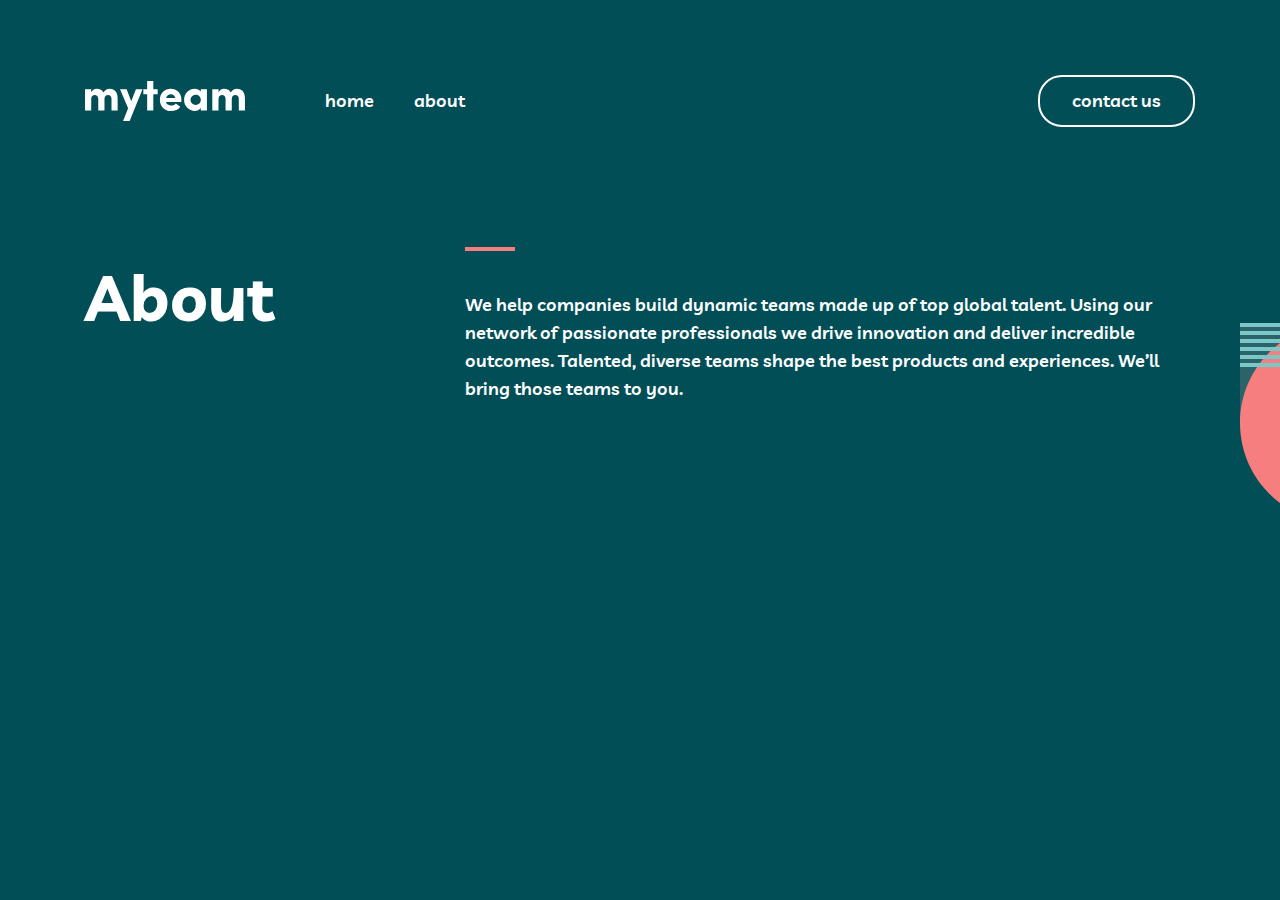
==== about.html @ 9df62d92 "Add about page, header and about-intro sections. Change container size for mobile" ====
<!DOCTYPE html>
<html lang="en">
<head>
  <meta charset="UTF-8">
  <meta name="viewport" content="width=device-width, initial-scale=1.0">
  <title>About Page</title>
  <link rel="stylesheet" href="css/styles.css">
</head>
<body>

  <!-- HEADER -->

  <header class="site-header">
    <div class="container site-header__container">
      <a class="site-header__logo" href="index.html">
        <img class="site-header__logo-img" src="img/logo-myteam.svg" alt="My Team website logo" width="160" height="40">
      </a>

      <nav class="site-header__sitenav sitenav">
        <ul class="sitenav__list">
          <li class="sitenav__item">
            <a class="sitenav__link" href="index.html">home</a>
          </li>
          <li class="sitenav__item">
            <a class="sitenav__link" href="about.html">about</a>
          </li>
        </ul>
        <a class="button sitenav__contact-link" href="contact.html">contact us</a>
      </nav>

      <button class="site-header__button" type="button" aria-label="Toggler sitenav"></button>
      <div class="site-header__background"></div>
    </div>
  </header>

  <main class="main-content">

    <!-- HERO -->

    <div class="about-intro">
      <div class="container about-intro__container">
        <h1 class="about-intro__heading">About</h1>
        <p class="about-intro__text">We help companies build dynamic teams made up of top global talent. Using our network of passionate professionals we drive innovation and deliver incredible outcomes. Talented, diverse teams shape the best products and experiences. We’ll bring those teams to you.</p>
      </div>
    </div>

  </main>


  <script>

    var elSiteheader = document.querySelector('.site-header');
    var elButton = document.querySelector('.site-header__button');

    elButton.addEventListener('click', function () {
      elSiteheader.classList.toggle('site-header--open');
    });

  </script>

</body>
</html>
---- css/styles.css ----
/*! normalize.css v8.0.1 | MIT License | github.com/necolas/normalize.css */
/* Document
========================================================================== */
/**
* 1. Correct the line height in all browsers.
* 2. Prevent adjustments of font size after orientation changes in iOS.
*/
html {
  line-height: 1.15;
  /* 1 */
  -webkit-text-size-adjust: 100%;
  /* 2 */
}

/* Sections
========================================================================== */
/**
* Remove the margin in all browsers.
*/
body {
  margin: 0;
}

/**
* Render the `main` element consistently in IE.
*/
main {
  display: block;
}

/**
* Correct the font size and margin on `h1` elements within `section` and
* `article` contexts in Chrome, Firefox, and Safari.
*/
h1 {
  font-size: 2em;
  margin: 0.67em 0;
}

/* Grouping content
========================================================================== */
/**
* 1. Add the correct box sizing in Firefox.
* 2. Show the overflow in Edge and IE.
*/
hr {
  -webkit-box-sizing: content-box;
          box-sizing: content-box;
  /* 1 */
  height: 0;
  /* 1 */
  overflow: visible;
  /* 2 */
}

/**
* 1. Correct the inheritance and scaling of font size in all browsers.
* 2. Correct the odd `em` font sizing in all browsers.
*/
pre {
  font-family: monospace, monospace;
  /* 1 */
  font-size: 1em;
  /* 2 */
}

/* Text-level semantics
========================================================================== */
/**
* Remove the gray background on active links in IE 10.
*/
a {
  background-color: transparent;
}

/**
* 1. Remove the bottom border in Chrome 57-
* 2. Add the correct text decoration in Chrome, Edge, IE, Opera, and Safari.
*/
abbr[title] {
  border-bottom: none;
  /* 1 */
  text-decoration: underline;
  /* 2 */
  -webkit-text-decoration: underline dotted;
          text-decoration: underline dotted;
  /* 2 */
}

/**
* Add the correct font weight in Chrome, Edge, and Safari.
*/
b,
strong {
  font-weight: bolder;
}

/**
* 1. Correct the inheritance and scaling of font size in all browsers.
* 2. Correct the odd `em` font sizing in all browsers.
*/
code,
kbd,
samp {
  font-family: monospace, monospace;
  /* 1 */
  font-size: 1em;
  /* 2 */
}

/**
* Add the correct font size in all browsers.
*/
small {
  font-size: 80%;
}

/**
* Prevent `sub` and `sup` elements from affecting the line height in
* all browsers.
*/
sub,
sup {
  font-size: 75%;
  line-height: 0;
  position: relative;
  vertical-align: baseline;
}

sub {
  bottom: -0.25em;
}

sup {
  top: -0.5em;
}

/* Embedded content
========================================================================== */
/**
* Remove the border on images inside links in IE 10.
*/
img {
  border-style: none;
}

/* Forms
========================================================================== */
/**
* 1. Change the font styles in all browsers.
* 2. Remove the margin in Firefox and Safari.
*/
button,
input,
optgroup,
select,
textarea {
  font-family: inherit;
  /* 1 */
  font-size: 100%;
  /* 1 */
  line-height: 1.15;
  /* 1 */
  margin: 0;
  /* 2 */
}

/**
* Show the overflow in IE.
* 1. Show the overflow in Edge.
*/
button,
input {
  /* 1 */
  overflow: visible;
}

/**
* Remove the inheritance of text transform in Edge, Firefox, and IE.
* 1. Remove the inheritance of text transform in Firefox.
*/
button,
select {
  /* 1 */
  text-transform: none;
}

/**
* Correct the inability to style clickable types in iOS and Safari.
*/
button,
[type="button"],
[type="reset"],
[type="submit"] {
  -webkit-appearance: button;
}

/**
* Remove the inner border and padding in Firefox.
*/
button::-moz-focus-inner,
[type="button"]::-moz-focus-inner,
[type="reset"]::-moz-focus-inner,
[type="submit"]::-moz-focus-inner {
  border-style: none;
  padding: 0;
}

/**
* Restore the focus styles unset by the previous rule.
*/
button:-moz-focusring,
[type="button"]:-moz-focusring,
[type="reset"]:-moz-focusring,
[type="submit"]:-moz-focusring {
  outline: 1px dotted ButtonText;
}

/**
* Correct the padding in Firefox.
*/
fieldset {
  padding: 0.35em 0.75em 0.625em;
}

/**
* 1. Correct the text wrapping in Edge and IE.
* 2. Correct the color inheritance from `fieldset` elements in IE.
* 3. Remove the padding so developers are not caught out when they zero out
*    `fieldset` elements in all browsers.
*/
legend {
  -webkit-box-sizing: border-box;
          box-sizing: border-box;
  /* 1 */
  color: inherit;
  /* 2 */
  display: table;
  /* 1 */
  max-width: 100%;
  /* 1 */
  padding: 0;
  /* 3 */
  white-space: normal;
  /* 1 */
}

/**
* Add the correct vertical alignment in Chrome, Firefox, and Opera.
*/
progress {
  vertical-align: baseline;
}

/**
* Remove the default vertical scrollbar in IE 10+.
*/
textarea {
  overflow: auto;
}

/**
* 1. Add the correct box sizing in IE 10.
* 2. Remove the padding in IE 10.
*/
[type="checkbox"],
[type="radio"] {
  -webkit-box-sizing: border-box;
          box-sizing: border-box;
  /* 1 */
  padding: 0;
  /* 2 */
}

/**
* Correct the cursor style of increment and decrement buttons in Chrome.
*/
[type="number"]::-webkit-inner-spin-button,
[type="number"]::-webkit-outer-spin-button {
  height: auto;
}

/**
* 1. Correct the odd appearance in Chrome and Safari.
* 2. Correct the outline style in Safari.
*/
[type="search"] {
  -webkit-appearance: textfield;
  /* 1 */
  outline-offset: -2px;
  /* 2 */
}

/**
* Remove the inner padding in Chrome and Safari on macOS.
*/
[type="search"]::-webkit-search-decoration {
  -webkit-appearance: none;
}

/**
* 1. Correct the inability to style clickable types in iOS and Safari.
* 2. Change font properties to `inherit` in Safari.
*/
::-webkit-file-upload-button {
  -webkit-appearance: button;
  /* 1 */
  font: inherit;
  /* 2 */
}

/* Interactive
========================================================================== */
/*
* Add the correct display in Edge, IE 10+, and Firefox.
*/
details {
  display: block;
}

/*
* Add the correct display in all browsers.
*/
summary {
  display: list-item;
}

/* Misc
========================================================================== */
/**
* Add the correct display in IE 10+.
*/
template {
  display: none;
}

/**
* Add the correct display in IE 10.
*/
[hidden] {
  display: none;
}

@font-face {
  font-family: "Livvic";
  font-style: normal;
  font-weight: 500;
  src: url("../fonts/livvic-v5-latin-500.woff2") format("woff2"), url("../fonts/livvic-v5-latin-500.woff") format("woff");
}

@font-face {
  font-family: "Livvic";
  font-style: italic;
  font-weight: 500;
  src: url("../fonts/livvic-v5-latin-500italic.woff2") format("woff2"), url("../fonts/livvic-v5-latin-500italic.woff") format("woff");
}

@font-face {
  font-family: "Livvic";
  font-style: normal;
  font-weight: 600;
  src: url("../fonts/livvic-v5-latin-600.woff2") format("woff2"), url("../fonts/livvic-v5-latin-600.woff") format("woff");
}

@font-face {
  font-family: "Livvic";
  font-style: normal;
  font-weight: 700;
  src: url("../fonts/livvic-v5-latin-700.woff2") format("woff2"), url("../fonts/livvic-v5-latin-700.woff") format("woff");
}

html {
  height: 100%;
  scroll-behavior: smooth;
  -webkit-box-sizing: border-box;
          box-sizing: border-box;
}

*,
*::before,
*::after {
  -webkit-box-sizing: inherit;
          box-sizing: inherit;
}

body {
  display: -webkit-box;
  display: -ms-flexbox;
  display: flex;
  -webkit-box-orient: vertical;
  -webkit-box-direction: normal;
      -ms-flex-direction: column;
          flex-direction: column;
  height: 100%;
  font-family: "Livvic", "Arial", sans-serif;
  font-size: 15px;
  font-weight: 600;
  font-style: normal;
  line-height: 25px;
  padding: 0;
  margin: 0;
  background-color: #014E56;
  color: #fff;
}

img {
  max-width: 100%;
  height: auto;
}

.visually-hidden {
  position: absolute;
  width: 1px;
  height: 1px;
  margin: -1px;
  border: 0;
  padding: 0;
  clip: rect(0 0 0 0);
  overflow: hidden;
}

.container {
  max-width: 1190px;
  padding-left: 40px;
  padding-right: 40px;
  margin-left: auto;
  margin-right: auto;
}

@media only screen and (max-width: 400px) {
  .container {
    padding-right: 24px;
    padding-left: 24px;
  }
}

.button {
  padding: 10px 32px;
  border-radius: 24px;
  font-weight: 600;
  font-size: 18px;
  line-height: 28px;
}

.site-header {
  padding-top: 75px;
  padding-bottom: 75px;
}

.site-header__container {
  display: -webkit-box;
  display: -ms-flexbox;
  display: flex;
  -ms-flex-wrap: wrap;
      flex-wrap: wrap;
  -webkit-box-align: center;
      -ms-flex-align: center;
          align-items: center;
}

.site-header__logo {
  margin-right: 80px;
}

.site-header__logo-img {
  display: block;
  max-width: 160px;
  height: 40px;
}

.site-header__button {
  display: none;
  width: 20px;
  height: 20px;
  border: none;
  background-color: transparent;
  background-image: url("../img/hamburger-button.png");
  background-repeat: no-repeat;
  background-position: center center;
  background-size: 20px 17px;
}

.site-header__background {
  position: absolute;
  z-index: -1;
  left: 0;
  top: 0;
  width: 100%;
  height: 100%;
  background-color: #002529;
  opacity: 0;
}

@media only screen and (max-width: 768px) {
  .site-header {
    padding-top: 65px;
    padding-bottom: 65px;
  }
  .site-header__logo {
    margin-right: 48px;
  }
  .site-header__logo-img {
    width: 128px;
    height: 32px;
  }
}

@media only screen and (max-width: 600px) {
  .site-header__logo {
    margin-right: auto;
  }
  .site-header__button {
    display: block;
  }
  .site-header--open .site-header__button {
    position: relative;
    z-index: 51;
    background-image: url("../img/close-icon.png");
  }
  .site-header--open .site-header__background {
    opacity: 1;
  }
}

@media only screen and (max-width: 375px) {
  .site-header {
    padding-top: 48px;
    padding-bottom: 48px;
  }
}

@media only screen and (-webkit-min-device-pixel-ratio: 2), only screen and (min--moz-device-pixel-ratio: 2), only screen and (min-device-pixel-ratio: 2), only screen and (min-resolution: 192dpi), only screen and (min-resolution: 2dppx) {
  .site-header__button {
    background-image: url("../img/hamburger-button@2x.png");
  }
  .site-header--open .site-header__button {
    background-image: url("../img/close-icon@2x.png");
  }
}

.sitenav {
  display: -webkit-box;
  display: -ms-flexbox;
  display: flex;
  -ms-flex-wrap: wrap;
      flex-wrap: wrap;
  -webkit-box-align: center;
      -ms-flex-align: center;
          align-items: center;
  -webkit-box-flex: 1;
      -ms-flex-positive: 1;
          flex-grow: 1;
}

.sitenav__list {
  padding: 0;
  margin: 0;
  list-style-type: none;
  display: -webkit-box;
  display: -ms-flexbox;
  display: flex;
  -webkit-box-align: center;
      -ms-flex-align: center;
          align-items: center;
  -webkit-box-flex: 1;
      -ms-flex-positive: 1;
          flex-grow: 1;
}

.sitenav__item:not(:last-child) {
  margin-right: 40px;
}

.sitenav__link {
  color: #fff;
  font-weight: 600;
  font-size: 18px;
  line-height: 28px;
  text-decoration: none;
}

.sitenav__link:hover {
  color: #F67E7E;
}

.sitenav__contact-link {
  border: 2px solid #FFFFFF;
  color: #fff;
  text-decoration: none;
}

.sitenav__contact-link:hover {
  background-color: #fff;
  color: #002529;
}

@media only screen and (max-width: 600px) {
  .sitenav {
    display: none;
  }
  .site-header--open .sitenav {
    position: fixed;
    z-index: 50;
    display: -webkit-box;
    display: -ms-flexbox;
    display: flex;
    -webkit-box-orient: vertical;
    -webkit-box-direction: normal;
        -ms-flex-direction: column;
            flex-direction: column;
    -webkit-box-align: start;
        -ms-flex-align: start;
            align-items: flex-start;
    top: 0;
    right: 0;
    max-width: 255px;
    height: 100vh;
    padding-top: 112px;
    padding-right: 48px;
    padding-left: 48px;
    background-color: #2C6269;
  }
  .site-header--open .sitenav__list {
    -webkit-box-orient: vertical;
    -webkit-box-direction: normal;
        -ms-flex-direction: column;
            flex-direction: column;
    -webkit-box-flex: 0;
        -ms-flex-positive: 0;
            flex-grow: 0;
    -webkit-box-align: start;
        -ms-flex-align: start;
            align-items: flex-start;
    margin-bottom: 36px;
  }
  .site-header--open .sitenav__item {
    margin-left: 0;
    margin-bottom: 24px;
  }
}

.main-content {
  -webkit-box-flex: 1;
      -ms-flex-positive: 1;
          flex-grow: 1;
}

.intro {
  padding-top: 55px;
  padding-bottom: 250px;
  background-image: url("../img/demo-bg-left.png"), url("../img/demo-bg-right.png");
  background-repeat: no-repeat;
  background-size: 200px 200px, 358px 200px;
  background-position: calc(50% - 700px) 50px, calc(50% + 370px) 400px;
}

.intro__container {
  display: -webkit-box;
  display: -ms-flexbox;
  display: flex;
  -webkit-box-align: end;
      -ms-flex-align: end;
          align-items: flex-end;
}

.intro__heading {
  position: relative;
  z-index: 1;
  max-width: 635px;
  width: 100%;
  margin: 0;
  margin-right: 30px;
  font-size: 100px;
  line-height: 100px;
}

.intro__heading::after {
  position: absolute;
  z-index: 1;
  content: "";
  top: 0;
  right: -80px;
  width: 50px;
  height: 4px;
  background-color: #79C8C7;
}

.intro__heading-highlight {
  color: #F67E7E;
}

.intro__text {
  max-width: 445px;
  margin: 0;
  font-weight: 600;
  font-size: 18px;
  line-height: 28px;
}

@media only screen and (max-width: 1100px) {
  .intro__heading {
    max-width: 600px;
  }
  .intro__text {
    max-width: 300px;
  }
}

@media only screen and (max-width: 950px) {
  .intro__container {
    -webkit-box-orient: vertical;
    -webkit-box-direction: normal;
        -ms-flex-direction: column;
            flex-direction: column;
    -webkit-box-align: center;
        -ms-flex-align: center;
            align-items: center;
    text-align: center;
  }
  .intro__heading {
    max-width: 100%;
    margin-right: 0;
    margin-bottom: 24px;
  }
  .intro__heading::after {
    display: none;
  }
  .intro__text {
    max-width: 100%;
  }
}

@media only screen and (max-width: 768px) {
  .intro {
    padding-top: 47px;
    padding-bottom: 256px;
    background-position: calc(50% - 700px) 50px, center 430px;
  }
  .intro__heading {
    font-size: 64px;
    line-height: 56px;
  }
  .intro__text {
    max-width: 460px;
    font-size: 15px;
    line-height: 28px;
  }
}

@media only screen and (max-width: 375px) {
  .intro {
    padding-top: 32px;
    padding-bottom: 197px;
    background-position: calc(50% - 700px) 50px, center 350px;
  }
  .intro__heading {
    font-size: 40px;
    line-height: 40px;
  }
}

@media only screen and (-webkit-min-device-pixel-ratio: 2), only screen and (min--moz-device-pixel-ratio: 2), only screen and (min-device-pixel-ratio: 2), only screen and (min-resolution: 192dpi), only screen and (min-resolution: 2dppx) {
  .intro {
    background-image: url("../img/demo-bg-left@2x.png"), url("../img/demo-bg-right@2x.png");
  }
}

.about {
  padding-top: 200px;
  padding-bottom: 140px;
  background-color: #012F34;
  background-image: url("../img/about-bg.png");
  background-repeat: no-repeat;
  background-size: 200px 244px;
  background-position: calc(50% + 700px) bottom;
}

.about__container {
  display: -webkit-box;
  display: -ms-flexbox;
  display: flex;
  -webkit-box-pack: justify;
      -ms-flex-pack: justify;
          justify-content: space-between;
}

.about__heading {
  position: relative;
  z-index: 1;
  max-width: 445px;
  margin: 0;
  font-size: 48px;
  line-height: 48px;
  margin-right: 145px;
}

.about__heading::before {
  position: absolute;
  z-index: 1;
  content: "";
  top: -58px;
  left: 0;
  width: 50px;
  height: 4px;
  background-color: #F67E7E;
}

.about__list {
  padding: 0;
  margin: 0;
  list-style-type: none;
}

.about__item {
  display: -webkit-box;
  display: -ms-flexbox;
  display: flex;
}

.about__item:not(:last-child) {
  margin-bottom: 32px;
}

.about__item::before {
  -ms-flex-negative: 0;
      flex-shrink: 0;
  content: "";
  width: 72px;
  height: 72px;
  margin-right: 23px;
  background-repeat: no-repeat;
  background-size: contain;
  background-position: center center;
}

.about__item--experience::before {
  background-image: url("../img/about-experience.svg");
}

.about__item--easily::before {
  background-image: url("../img/about-easily.svg");
}

.about__item--productivity::before {
  background-image: url("../img/about-productivity.svg");
}

.about__item-heading {
  margin: 0;
  margin-bottom: 16px;
  font-size: 18px;
  line-height: 28px;
  color: #F67E7E;
}

.about__item-text {
  margin: 0;
  font-size: 15px;
  line-height: 25px;
  opacity: 0.8;
}

@media only screen and (max-width: 1200px) {
  .about {
    background-position: left bottom;
  }
}

@media only screen and (max-width: 1100px) {
  .about__heading {
    margin-right: 45px;
  }
}

@media only screen and (max-width: 900px) {
  .about {
    background-position: right top;
  }
  .about__container {
    -webkit-box-orient: vertical;
    -webkit-box-direction: normal;
        -ms-flex-direction: column;
            flex-direction: column;
    padding-right: 98px;
    padding-left: 98px;
  }
  .about__heading {
    margin-right: 0;
    margin-bottom: 64px;
  }
}

@media only screen and (max-width: 768px) {
  .about {
    padding-top: 136px;
    padding-bottom: 100px;
    background-position: right -100px top;
  }
  .about__heading {
    font-size: 32px;
    line-height: 32px;
  }
}

@media only screen and (max-width: 500px) {
  .about {
    padding-top: 100px;
    padding-bottom: 64px;
  }
  .about__heading {
    max-width: 240px;
  }
  .about__item {
    -webkit-box-orient: vertical;
    -webkit-box-direction: normal;
        -ms-flex-direction: column;
            flex-direction: column;
    -webkit-box-align: center;
        -ms-flex-align: center;
            align-items: center;
    text-align: center;
  }
  .about__item:not(:last-child) {
    margin-bottom: 48px;
  }
  .about__item::before {
    margin-right: 0;
    margin-bottom: 16px;
  }
}

@media only screen and (-webkit-min-device-pixel-ratio: 2), only screen and (min--moz-device-pixel-ratio: 2), only screen and (min-device-pixel-ratio: 2), only screen and (min-resolution: 192dpi), only screen and (min-resolution: 2dppx) {
  .about {
    background-image: url("../img/about-bg@2x.png");
  }
}

.reviews {
  padding-top: 140px;
  padding-bottom: 140px;
  background-image: url("../img/reviews-bg-left.svg"), url("../img/reviews-bg-right.svg");
  background-repeat: no-repeat;
  background-size: 147px 100px, 200px 200px;
  background-position: calc(50% - 650px) top, calc(50% + 600px) 640px;
}

.reviews__heading {
  margin: 0;
  margin-bottom: 56px;
  font-size: 48px;
  line-height: 48px;
  text-align: center;
}

.reviews__heading-highlight {
  color: #79C8C7;
}

.reviews__list {
  padding: 0;
  margin: 0;
  list-style-type: none;
  display: -webkit-box;
  display: -ms-flexbox;
  display: flex;
  -webkit-box-pack: justify;
      -ms-flex-pack: justify;
          justify-content: space-between;
}

.reviews__item {
  max-width: 350px;
  display: -webkit-box;
  display: -ms-flexbox;
  display: flex;
  -webkit-box-orient: vertical;
  -webkit-box-direction: normal;
      -ms-flex-direction: column;
          flex-direction: column;
  -webkit-box-align: center;
      -ms-flex-align: center;
          align-items: center;
  padding-top: 36px;
  background-image: url("../img/quote-img.svg");
  background-repeat: no-repeat;
  background-size: 67px 56px;
  background-position: center top;
  text-align: center;
}

.reviews__item:not(:last-child) {
  margin-right: 30px;
}

.reviews__item::after {
  border: 2px solid #C4FFFE;
  content: "";
  width: 66px;
  height: 66px;
  border-radius: 50%;
  background-repeat: no-repeat;
  background-position: center bottom;
}

.reviews__item--kady::after {
  background-image: url("../img/kady-baker.jpg");
}

.reviews__item--aiysha::after {
  background-image: url("../img/aiysha-reese.jpg");
}

.reviews__item--arthur::after {
  background-image: url("../img/arthur-clarke.jpg");
}

.reviews__item-quote {
  margin: 0;
  margin-bottom: 24px;
}

.reviews__item-user {
  margin: 0;
  margin-bottom: 2px;
  color: #79C8C7;
  font-weight: bold;
  font-size: 18px;
  line-height: 28px;
}

.reviews__item-career {
  margin: 0;
  margin-bottom: 32px;
  font-style: italic;
  font-weight: 500;
  font-size: 13px;
  line-height: 18px;
}

@media only screen and (max-width: 1000px) {
  .reviews {
    background-position: top left, right bottom -100px;
  }
  .reviews__heading {
    display: -webkit-box;
    display: -ms-flexbox;
    display: flex;
    -webkit-box-orient: vertical;
    -webkit-box-direction: normal;
        -ms-flex-direction: column;
            flex-direction: column;
  }
}

@media only screen and (max-width: 768px) {
  .reviews {
    padding-top: 100px;
    padding-bottom: 100px;
  }
  .reviews__container {
    padding-right: 98px;
    padding-left: 98px;
  }
  .reviews__heading {
    margin-bottom: 48px;
    font-size: 32px;
    line-height: 32px;
  }
  .reviews__list {
    -webkit-box-orient: vertical;
    -webkit-box-direction: normal;
        -ms-flex-direction: column;
            flex-direction: column;
    -webkit-box-align: center;
        -ms-flex-align: center;
            align-items: center;
  }
  .reviews__item {
    max-width: 100%;
  }
  .reviews__item:not(:last-child) {
    margin-right: 0;
    margin-bottom: 48px;
  }
}

@media only screen and (max-width: 500px) {
  .reviews {
    padding-top: 140px;
    padding-bottom: 164px;
  }
  .reviews__heading {
    display: block;
  }
  .reviews__heading-break {
    display: none;
  }
}

@media only screen and (-webkit-min-device-pixel-ratio: 2), only screen and (min--moz-device-pixel-ratio: 2), only screen and (min-device-pixel-ratio: 2), only screen and (min-resolution: 192dpi), only screen and (min-resolution: 2dppx) {
  .reviews__item--kady::after {
    background-image: url("../img/kady-baker@2x.jpg");
  }
  .reviews__item--aiysha::after {
    background-image: url("../img/aiysha-reese@2x.jpg");
  }
  .reviews__item--arthur::after {
    background-image: url("../img/arthur-clarke@2x.jpg");
  }
}

.cta {
  padding-top: 76px;
  padding-bottom: 76px;
  background-color: #F67E7E;
  background-image: url("../../img/cta-bg.svg");
  background-repeat: no-repeat;
  background-size: 200px 244px;
  background-position: calc(50% - 600px) 60px;
}

.cta__container {
  max-width: 917px;
  display: -webkit-box;
  display: -ms-flexbox;
  display: flex;
  -webkit-box-pack: justify;
      -ms-flex-pack: justify;
          justify-content: space-between;
  -webkit-box-align: center;
      -ms-flex-align: center;
          align-items: center;
}

.cta__question {
  margin: 0;
  font-weight: bold;
  font-size: 48px;
  line-height: 48px;
  color: #012F34;
}

.cta__button {
  border: 2px solid #012F34;
  color: #012F34;
  text-decoration: none;
  white-space: nowrap;
}

.cta__button:hover {
  background-color: #012F34;
  color: #fff;
}

@media only screen and (max-width: 1100px) {
  .cta {
    background-position: -80px 70px;
  }
}

@media only screen and (max-width: 768px) {
  .cta {
    background-position: left 80px;
  }
  .cta__container {
    padding-right: 98px;
    padding-left: 98px;
  }
  .cta__question {
    font-size: 32px;
    line-height: 32px;
    white-space: nowrap;
  }
}

@media only screen and (max-width: 700px) {
  .cta {
    background-position: left 135px;
  }
  .cta__container {
    -webkit-box-orient: vertical;
    -webkit-box-direction: normal;
        -ms-flex-direction: column;
            flex-direction: column;
    -webkit-box-align: center;
        -ms-flex-align: center;
            align-items: center;
  }
  .cta__question {
    margin-bottom: 24px;
  }
}

@media only screen and (max-width: 400px) {
  .cta {
    background-position: left 170px;
  }
  .cta__question {
    max-width: 100%;
    white-space: normal;
    text-align: center;
  }
}

.about-intro {
  padding-top: 45px;
  padding-bottom: 120px;
  background-image: url("../../img/about-intro-bg.svg");
  background-repeat: no-repeat;
  background-size: 200px 200px;
  background-position: calc(50% + 700px) bottom;
}

.about-intro__container {
  display: -webkit-box;
  display: -ms-flexbox;
  display: flex;
  -webkit-box-pack: justify;
      -ms-flex-pack: justify;
          justify-content: space-between;
}

.about-intro__heading {
  max-width: 350px;
  width: 100%;
  margin: 0;
  margin-right: 30px;
  font-size: 64px;
  line-height: 100px;
}

.about-intro__text {
  max-width: 730px;
  width: 100%;
  display: -webkit-box;
  display: -ms-flexbox;
  display: flex;
  -webkit-box-orient: vertical;
  -webkit-box-direction: normal;
      -ms-flex-direction: column;
          flex-direction: column;
  margin: 0;
  font-weight: 600;
  font-size: 18px;
  line-height: 28px;
}

.about-intro__text::before {
  content: "";
  top: 0;
  left: 0;
  width: 50px;
  height: 4px;
  margin-bottom: 40px;
  background-color: #F67E7E;
}

@media only screen and (max-width: 1250px) {
  .about-intro {
    background-position: right -100px bottom -80px;
  }
}

@media only screen and (max-width: 800px) {
  .about-intro {
    padding-top: 48px;
    padding-bottom: 112px;
    background-position: right -100px bottom;
  }
  .about-intro__container {
    -webkit-box-orient: vertical;
    -webkit-box-direction: normal;
        -ms-flex-direction: column;
            flex-direction: column;
    -webkit-box-align: center;
        -ms-flex-align: center;
            align-items: center;
  }
  .about-intro__heading {
    max-width: 100%;
    margin-right: 0;
    margin-bottom: 24px;
    line-height: 56px;
    text-align: center;
  }
  .about-intro__text {
    max-width: 457px;
    font-size: 15px;
    text-align: center;
  }
  .about-intro__text::before {
    display: none;
  }
}

@media only screen and (max-width: 650px) {
  .about-intro {
    background-position: right -100px bottom -90px;
  }
}

@media only screen and (max-width: 450px) {
  .about-intro {
    padding-top: 32px;
    padding-bottom: 108px;
  }
  .about-intro__heading {
    font-size: 40px;
    line-height: 40px;
  }
}

.site-footer {
  padding-top: 50px;
  padding-bottom: 50px;
  background-color: #002529;
}

.site-footer__container {
  display: -webkit-box;
  display: -ms-flexbox;
  display: flex;
  -webkit-box-pack: justify;
      -ms-flex-pack: justify;
          justify-content: space-between;
}

.site-footer__left {
  display: -webkit-box;
  display: -ms-flexbox;
  display: flex;
}

.site-footer__left-basic {
  margin-right: 133px;
}

.site-footer__logo {
  display: block;
  margin-bottom: 25px;
}

.site-footer__nav {
  padding: 0;
  margin: 0;
  list-style-type: none;
  display: -webkit-box;
  display: -ms-flexbox;
  display: flex;
  -webkit-box-align: center;
      -ms-flex-align: center;
          align-items: center;
}

.site-footer__nav-item:not(:last-child) {
  margin-right: 40px;
}

.site-footer__nav-link {
  color: #fff;
  font-size: 18px;
  line-height: 28px;
  text-decoration: none;
}

.site-footer__nav-link:hover {
  color: #F67E7E;
}

.site-footer__address {
  font-style: normal;
  font-size: 15px;
  line-height: 25px;
  color: #FFFFFF;
  opacity: 0.6;
}

.site-footer__call {
  font-style: normal;
  font-size: 15px;
  line-height: 25px;
  color: #FFFFFF;
  opacity: 0.6;
  text-decoration: none;
}

.site-footer__call:hover {
  text-decoration: underline;
  opacity: 1;
}

.site-footer__right {
  display: -webkit-box;
  display: -ms-flexbox;
  display: flex;
  -webkit-box-orient: vertical;
  -webkit-box-direction: normal;
      -ms-flex-direction: column;
          flex-direction: column;
  -webkit-box-pack: justify;
      -ms-flex-pack: justify;
          justify-content: space-between;
}

.site-footer__right-list {
  padding: 0;
  margin: 0;
  list-style-type: none;
  display: -webkit-box;
  display: -ms-flexbox;
  display: flex;
  -webkit-box-pack: end;
      -ms-flex-pack: end;
          justify-content: flex-end;
}

.site-footer__right-item {
  margin-left: 8px;
}

.site-footer__right-item:not(:last-child) {
  margin-right: 8px;
}

.site-footer__right-link:hover .site-footer__right-svg {
  fill: #F67E7E;
}

.site-footer__right-copyright {
  margin: 0;
  font-size: 15px;
  line-height: 25px;
  color: #FFFFFF;
  opacity: 0.6;
}

@media only screen and (max-width: 850px) {
  .site-footer__left-basic {
    margin-right: 90px;
  }
}

@media only screen and (max-width: 800px) {
  .site-footer {
    padding-top: 56px;
    padding-bottom: 56px;
  }
  .site-footer__container {
    -webkit-box-orient: vertical;
    -webkit-box-direction: normal;
        -ms-flex-direction: column;
            flex-direction: column;
  }
  .site-footer__left {
    -webkit-box-pack: justify;
        -ms-flex-pack: justify;
            justify-content: space-between;
    margin-bottom: 32px;
  }
  .site-footer__logo {
    width: 96px;
    height: 24px;
    margin-bottom: 53px;
  }
  .site-footer__right {
    -webkit-box-orient: horizontal;
    -webkit-box-direction: normal;
        -ms-flex-direction: row;
            flex-direction: row;
  }
}

@media only screen and (max-width: 550px) {
  .site-footer {
    padding-top: 65px;
    padding-bottom: 65px;
  }
  .site-footer__left {
    -webkit-box-orient: vertical;
    -webkit-box-direction: normal;
        -ms-flex-direction: column;
            flex-direction: column;
    -webkit-box-align: center;
        -ms-flex-align: center;
            align-items: center;
    margin-bottom: 40px;
  }
  .site-footer__left-basic {
    display: -webkit-box;
    display: -ms-flexbox;
    display: flex;
    -webkit-box-orient: vertical;
    -webkit-box-direction: normal;
        -ms-flex-direction: column;
            flex-direction: column;
    -webkit-box-align: center;
        -ms-flex-align: center;
            align-items: center;
    margin-right: 0;
    margin-bottom: 24px;
  }
  .site-footer__logo {
    margin-bottom: 24px;
  }
  .site-footer__left-contact {
    text-align: center;
  }
  .site-footer__right {
    -webkit-box-orient: vertical;
    -webkit-box-direction: normal;
        -ms-flex-direction: column;
            flex-direction: column;
    -webkit-box-align: center;
        -ms-flex-align: center;
            align-items: center;
  }
  .site-footer__right-list {
    margin-bottom: 16px;
  }
  .site-footer__right-copyright {
    text-align: center;
  }
}
/*# sourceMappingURL=styles.css.map */
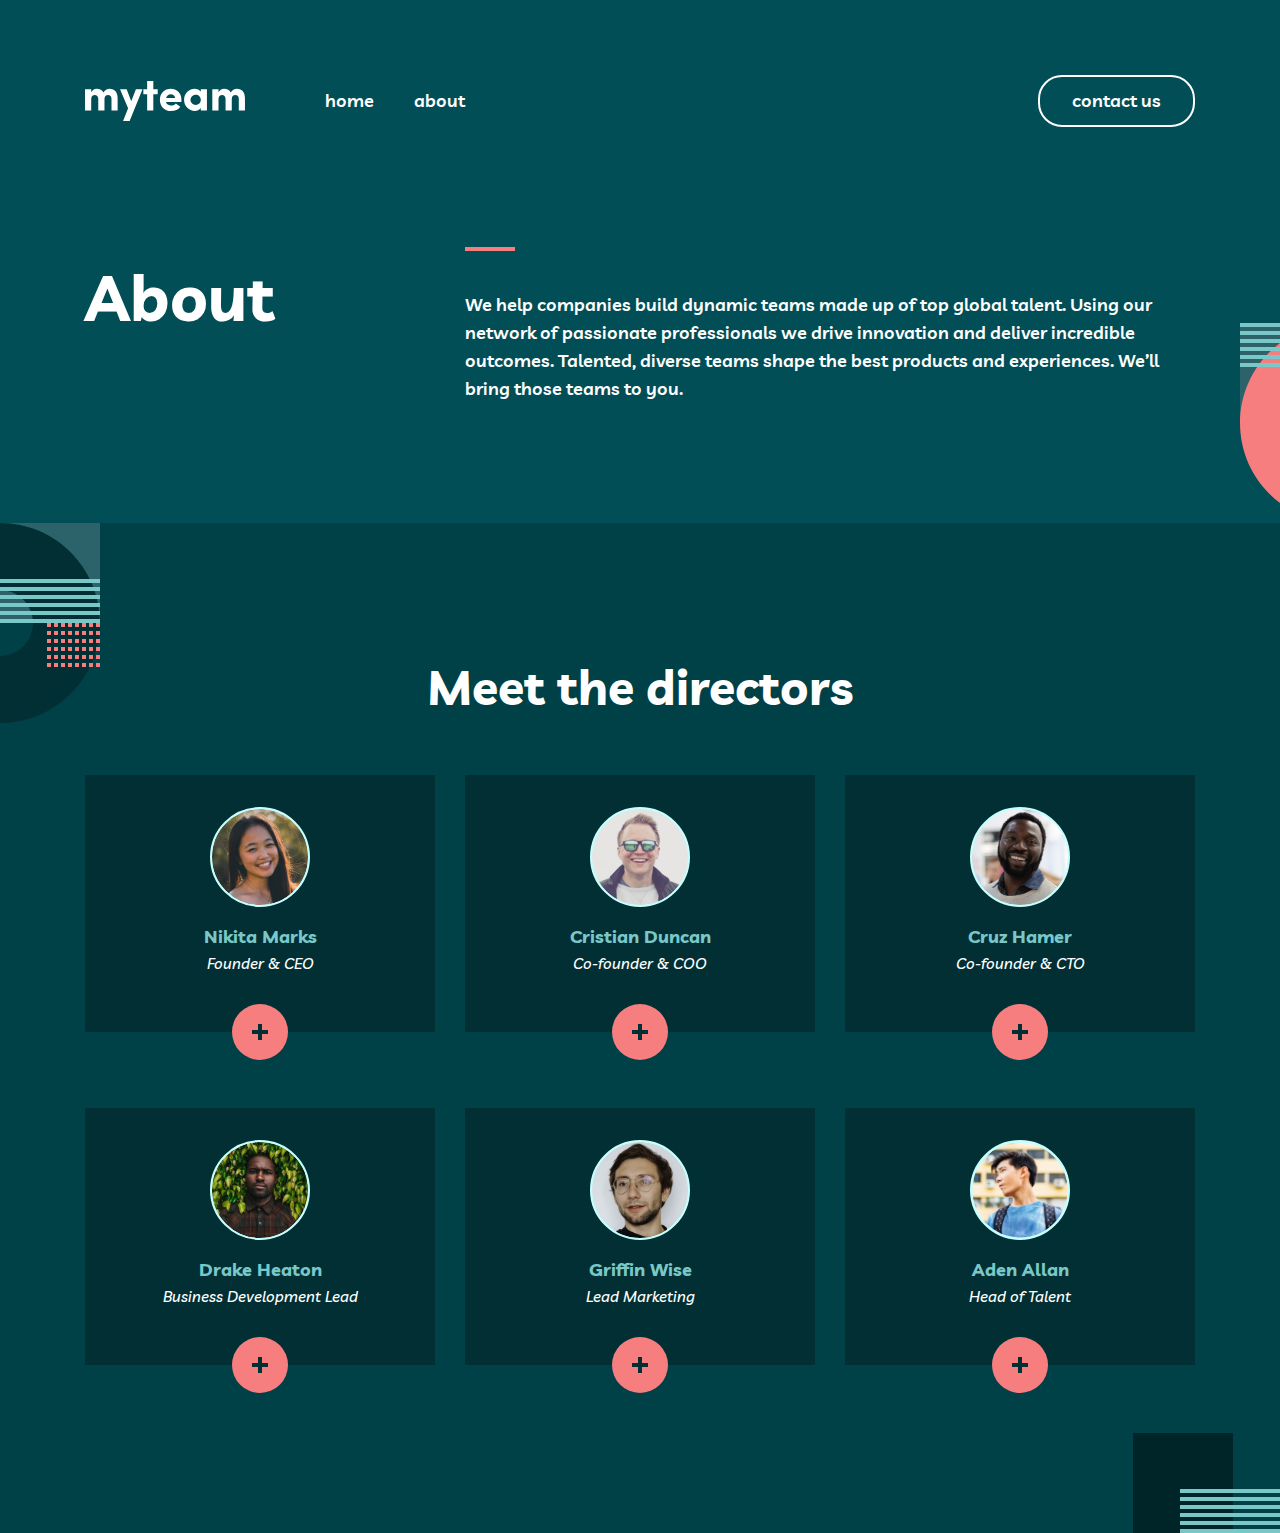
==== commit ab535157: "Add about page's directors section" ====
--- a/about.html
+++ b/about.html
@@ -35,7 +35,7 @@
 
   <main class="main-content">
 
-    <!-- HERO -->
+    <!-- INTRO -->
 
     <div class="about-intro">
       <div class="container about-intro__container">
@@ -44,6 +44,167 @@
       </div>
     </div>
 
+    <!-- DIRECTORS -->
+
+    <section class="directors">
+      <div class="container">
+        <h2 class="directors__heading">Meet the directors</h2>
+
+        <ul class="directors__list">
+          <li class="directors__item director director--nikita">
+            <div class="director__info">
+              <p class="director__name">Nikita Marks</p>
+              <i class="director__career">Founder & CEO</i>
+            </div>
+
+            <div class="director__inner">
+              <p class="director__name">Nikita Marks</p>
+              <blockquote class="director__quote">“Empowered teams create truly amazing products. Set the north star and let them follow it.”</blockquote>
+              <ul class="director__socials">
+                <li class="director__socials-item">
+                  <a class="director__socials-link" href="#" target="_blank">
+                    <svg width="24" height="20" xmlns="http://www.w3.org/2000/svg"><path class="director__socials-network" d="M24 2.309a9.83 9.83 0 01-2.828.775A4.932 4.932 0 0023.337.36a9.864 9.864 0 01-3.127 1.195A4.916 4.916 0 0016.616 0c-3.179 0-5.515 2.966-4.797 6.045A13.978 13.978 0 011.671.901a4.93 4.93 0 001.523 6.574 4.903 4.903 0 01-2.229-.616c-.054 2.281 1.581 4.415 3.949 4.89a4.935 4.935 0 01-2.224.084 4.928 4.928 0 004.6 3.419A9.9 9.9 0 010 17.292a13.94 13.94 0 007.548 2.212c9.142 0 14.307-7.721 13.995-14.646A10.025 10.025 0 0024 2.309z" fill="#fff"/></svg>
+                  </a>
+                </li>
+                <li class="director__socials-item">
+                  <a class="director__socials-link" href="#" target="_blank">
+                    <svg width="20" height="20" xmlns="http://www.w3.org/2000/svg"><path class="director__socials-network" fill-rule="evenodd" clip-rule="evenodd" d="M2 0h16c1.1 0 2 .9 2 2v16c0 1.1-.9 2-2 2H2c-1.1 0-2-.9-2-2V2C0 .9.9 0 2 0zm4 17V8H3v9h3zM4.5 6.3c-1 0-1.8-.8-1.8-1.8s.8-1.8 1.8-1.8 1.8.8 1.8 1.8-.8 1.8-1.8 1.8zM14 17h3v-5.7c0-1.9-1.6-3.5-3.5-3.5-.9 0-2 .6-2.5 1.4V8H8v9h3v-5.3c0-.8.7-1.5 1.5-1.5s1.5.7 1.5 1.5V17z" fill="#fff"/></svg>
+                  </a>
+                </li>
+              </ul>
+            </div>
+
+            <button class="directors__toggle" type="button" aria-label="Director's info toggler"></button>
+          </li>
+          <li class="directors__item director director--cristian">
+            <div class="director__info">
+              <p class="director__name">Cristian Duncan</p>
+              <i class="director__career">Co-founder & COO</i>
+            </div>
+
+            <div class="director__inner">
+              <p class="director__name">Cristian Duncan</p>
+              <blockquote class="director__quote">“Empowered teams create truly amazing products. Set the north star and let them follow it.”</blockquote>
+              <ul class="director__socials">
+                <li class="director__socials-item">
+                  <a class="director__socials-link" href="#" target="_blank">
+                    <svg width="24" height="20" xmlns="http://www.w3.org/2000/svg"><path class="director__socials-network" d="M24 2.309a9.83 9.83 0 01-2.828.775A4.932 4.932 0 0023.337.36a9.864 9.864 0 01-3.127 1.195A4.916 4.916 0 0016.616 0c-3.179 0-5.515 2.966-4.797 6.045A13.978 13.978 0 011.671.901a4.93 4.93 0 001.523 6.574 4.903 4.903 0 01-2.229-.616c-.054 2.281 1.581 4.415 3.949 4.89a4.935 4.935 0 01-2.224.084 4.928 4.928 0 004.6 3.419A9.9 9.9 0 010 17.292a13.94 13.94 0 007.548 2.212c9.142 0 14.307-7.721 13.995-14.646A10.025 10.025 0 0024 2.309z" fill="#fff"/></svg>
+                  </a>
+                </li>
+                <li class="director__socials-item">
+                  <a class="director__socials-link" href="#" target="_blank">
+                    <svg width="20" height="20" xmlns="http://www.w3.org/2000/svg"><path class="director__socials-network" fill-rule="evenodd" clip-rule="evenodd" d="M2 0h16c1.1 0 2 .9 2 2v16c0 1.1-.9 2-2 2H2c-1.1 0-2-.9-2-2V2C0 .9.9 0 2 0zm4 17V8H3v9h3zM4.5 6.3c-1 0-1.8-.8-1.8-1.8s.8-1.8 1.8-1.8 1.8.8 1.8 1.8-.8 1.8-1.8 1.8zM14 17h3v-5.7c0-1.9-1.6-3.5-3.5-3.5-.9 0-2 .6-2.5 1.4V8H8v9h3v-5.3c0-.8.7-1.5 1.5-1.5s1.5.7 1.5 1.5V17z" fill="#fff"/></svg>
+                  </a>
+                </li>
+              </ul>
+            </div>
+
+            <button class="directors__toggle" type="button" aria-label="Director's info toggler"></button>
+          </li>
+          <li class="directors__item director director--cruz">
+            <div class="director__info">
+              <p class="director__name">Cruz Hamer</p>
+              <i class="director__career">Co-founder & CTO</i>
+            </div>
+
+            <div class="director__inner">
+              <p class="director__name">Cruz Hamer</p>
+              <blockquote class="director__quote">“Empowered teams create truly amazing products. Set the north star and let them follow it.”</blockquote>
+              <ul class="director__socials">
+                <li class="director__socials-item">
+                  <a class="director__socials-link" href="#" target="_blank">
+                    <svg width="24" height="20" xmlns="http://www.w3.org/2000/svg"><path class="director__socials-network" d="M24 2.309a9.83 9.83 0 01-2.828.775A4.932 4.932 0 0023.337.36a9.864 9.864 0 01-3.127 1.195A4.916 4.916 0 0016.616 0c-3.179 0-5.515 2.966-4.797 6.045A13.978 13.978 0 011.671.901a4.93 4.93 0 001.523 6.574 4.903 4.903 0 01-2.229-.616c-.054 2.281 1.581 4.415 3.949 4.89a4.935 4.935 0 01-2.224.084 4.928 4.928 0 004.6 3.419A9.9 9.9 0 010 17.292a13.94 13.94 0 007.548 2.212c9.142 0 14.307-7.721 13.995-14.646A10.025 10.025 0 0024 2.309z" fill="#fff"/></svg>
+                  </a>
+                </li>
+                <li class="director__socials-item">
+                  <a class="director__socials-link" href="#" target="_blank">
+                    <svg width="20" height="20" xmlns="http://www.w3.org/2000/svg"><path class="director__socials-network" fill-rule="evenodd" clip-rule="evenodd" d="M2 0h16c1.1 0 2 .9 2 2v16c0 1.1-.9 2-2 2H2c-1.1 0-2-.9-2-2V2C0 .9.9 0 2 0zm4 17V8H3v9h3zM4.5 6.3c-1 0-1.8-.8-1.8-1.8s.8-1.8 1.8-1.8 1.8.8 1.8 1.8-.8 1.8-1.8 1.8zM14 17h3v-5.7c0-1.9-1.6-3.5-3.5-3.5-.9 0-2 .6-2.5 1.4V8H8v9h3v-5.3c0-.8.7-1.5 1.5-1.5s1.5.7 1.5 1.5V17z" fill="#fff"/></svg>
+                  </a>
+                </li>
+              </ul>
+            </div>
+
+            <button class="directors__toggle" type="button" aria-label="Director's info toggler"></button>
+          </li>
+          <li class="directors__item director director--drake">
+            <div class="director__info">
+              <p class="director__name">Drake Heaton</p>
+              <i class="director__career">Business Development Lead</i>
+            </div>
+
+            <div class="director__inner">
+              <p class="director__name">Drake Heaton</p>
+              <blockquote class="director__quote">“Empowered teams create truly amazing products. Set the north star and let them follow it.”</blockquote>
+              <ul class="director__socials">
+                <li class="director__socials-item">
+                  <a class="director__socials-link" href="#" target="_blank">
+                    <svg width="24" height="20" xmlns="http://www.w3.org/2000/svg"><path class="director__socials-network" d="M24 2.309a9.83 9.83 0 01-2.828.775A4.932 4.932 0 0023.337.36a9.864 9.864 0 01-3.127 1.195A4.916 4.916 0 0016.616 0c-3.179 0-5.515 2.966-4.797 6.045A13.978 13.978 0 011.671.901a4.93 4.93 0 001.523 6.574 4.903 4.903 0 01-2.229-.616c-.054 2.281 1.581 4.415 3.949 4.89a4.935 4.935 0 01-2.224.084 4.928 4.928 0 004.6 3.419A9.9 9.9 0 010 17.292a13.94 13.94 0 007.548 2.212c9.142 0 14.307-7.721 13.995-14.646A10.025 10.025 0 0024 2.309z" fill="#fff"/></svg>
+                  </a>
+                </li>
+                <li class="director__socials-item">
+                  <a class="director__socials-link" href="#" target="_blank">
+                    <svg width="20" height="20" xmlns="http://www.w3.org/2000/svg"><path class="director__socials-network" fill-rule="evenodd" clip-rule="evenodd" d="M2 0h16c1.1 0 2 .9 2 2v16c0 1.1-.9 2-2 2H2c-1.1 0-2-.9-2-2V2C0 .9.9 0 2 0zm4 17V8H3v9h3zM4.5 6.3c-1 0-1.8-.8-1.8-1.8s.8-1.8 1.8-1.8 1.8.8 1.8 1.8-.8 1.8-1.8 1.8zM14 17h3v-5.7c0-1.9-1.6-3.5-3.5-3.5-.9 0-2 .6-2.5 1.4V8H8v9h3v-5.3c0-.8.7-1.5 1.5-1.5s1.5.7 1.5 1.5V17z" fill="#fff"/></svg>
+                  </a>
+                </li>
+              </ul>
+            </div>
+
+            <button class="directors__toggle" type="button" aria-label="Director's info toggler"></button>
+          </li>
+          <li class="directors__item director director--griffin">
+            <div class="director__info">
+              <p class="director__name">Griffin Wise</p>
+              <i class="director__career">Lead Marketing</i>
+            </div>
+
+            <div class="director__inner">
+              <p class="director__name">Griffin Wise</p>
+              <blockquote class="director__quote">“Empowered teams create truly amazing products. Set the north star and let them follow it.”</blockquote>
+              <ul class="director__socials">
+                <li class="director__socials-item">
+                  <a class="director__socials-link" href="#" target="_blank">
+                    <svg width="24" height="20" xmlns="http://www.w3.org/2000/svg"><path class="director__socials-network" d="M24 2.309a9.83 9.83 0 01-2.828.775A4.932 4.932 0 0023.337.36a9.864 9.864 0 01-3.127 1.195A4.916 4.916 0 0016.616 0c-3.179 0-5.515 2.966-4.797 6.045A13.978 13.978 0 011.671.901a4.93 4.93 0 001.523 6.574 4.903 4.903 0 01-2.229-.616c-.054 2.281 1.581 4.415 3.949 4.89a4.935 4.935 0 01-2.224.084 4.928 4.928 0 004.6 3.419A9.9 9.9 0 010 17.292a13.94 13.94 0 007.548 2.212c9.142 0 14.307-7.721 13.995-14.646A10.025 10.025 0 0024 2.309z" fill="#fff"/></svg>
+                  </a>
+                </li>
+                <li class="director__socials-item">
+                  <a class="director__socials-link" href="#" target="_blank">
+                    <svg width="20" height="20" xmlns="http://www.w3.org/2000/svg"><path class="director__socials-network" fill-rule="evenodd" clip-rule="evenodd" d="M2 0h16c1.1 0 2 .9 2 2v16c0 1.1-.9 2-2 2H2c-1.1 0-2-.9-2-2V2C0 .9.9 0 2 0zm4 17V8H3v9h3zM4.5 6.3c-1 0-1.8-.8-1.8-1.8s.8-1.8 1.8-1.8 1.8.8 1.8 1.8-.8 1.8-1.8 1.8zM14 17h3v-5.7c0-1.9-1.6-3.5-3.5-3.5-.9 0-2 .6-2.5 1.4V8H8v9h3v-5.3c0-.8.7-1.5 1.5-1.5s1.5.7 1.5 1.5V17z" fill="#fff"/></svg>
+                  </a>
+                </li>
+              </ul>
+            </div>
+
+            <button class="directors__toggle" type="button" aria-label="Director's info toggler"></button>
+          </li>
+          <li class="directors__item director director--aden">
+            <div class="director__info">
+              <p class="director__name">Aden Allan</p>
+              <i class="director__career">Head of Talent</i>
+            </div>
+
+            <div class="director__inner">
+              <p class="director__name">Aden Allan</p>
+              <blockquote class="director__quote">“Empowered teams create truly amazing products. Set the north star and let them follow it.”</blockquote>
+              <ul class="director__socials">
+                <li class="director__socials-item">
+                  <a class="director__socials-link" href="#" target="_blank">
+                    <svg width="24" height="20" xmlns="http://www.w3.org/2000/svg"><path class="director__socials-network" d="M24 2.309a9.83 9.83 0 01-2.828.775A4.932 4.932 0 0023.337.36a9.864 9.864 0 01-3.127 1.195A4.916 4.916 0 0016.616 0c-3.179 0-5.515 2.966-4.797 6.045A13.978 13.978 0 011.671.901a4.93 4.93 0 001.523 6.574 4.903 4.903 0 01-2.229-.616c-.054 2.281 1.581 4.415 3.949 4.89a4.935 4.935 0 01-2.224.084 4.928 4.928 0 004.6 3.419A9.9 9.9 0 010 17.292a13.94 13.94 0 007.548 2.212c9.142 0 14.307-7.721 13.995-14.646A10.025 10.025 0 0024 2.309z" fill="#fff"/></svg>
+                  </a>
+                </li>
+                <li class="director__socials-item">
+                  <a class="director__socials-link" href="#" target="_blank">
+                    <svg width="20" height="20" xmlns="http://www.w3.org/2000/svg"><path class="director__socials-network" fill-rule="evenodd" clip-rule="evenodd" d="M2 0h16c1.1 0 2 .9 2 2v16c0 1.1-.9 2-2 2H2c-1.1 0-2-.9-2-2V2C0 .9.9 0 2 0zm4 17V8H3v9h3zM4.5 6.3c-1 0-1.8-.8-1.8-1.8s.8-1.8 1.8-1.8 1.8.8 1.8 1.8-.8 1.8-1.8 1.8zM14 17h3v-5.7c0-1.9-1.6-3.5-3.5-3.5-.9 0-2 .6-2.5 1.4V8H8v9h3v-5.3c0-.8.7-1.5 1.5-1.5s1.5.7 1.5 1.5V17z" fill="#fff"/></svg>
+                  </a>
+                </li>
+              </ul>
+            </div>
+
+            <button class="directors__toggle" type="button" aria-label="Director's info toggler"></button>
+          </li>
+        </ul>
+      </div>
+    </section>
+
   </main>
 
 
@@ -51,10 +212,15 @@
 
     var elSiteheader = document.querySelector('.site-header');
     var elButton = document.querySelector('.site-header__button');
+    var elDirector = document.querySelector('.director');
+    var elDirectorsToggle = document.querySelector('.directors__toggle')
 
     elButton.addEventListener('click', function () {
       elSiteheader.classList.toggle('site-header--open');
     });
+    elDirectorsToggle.addEventListener('click', function () {
+      elDirector.classList.toggle('director--open')
+    })
 
   </script>
 
--- a/css/styles.css
+++ b/css/styles.css
@@ -1310,6 +1310,287 @@
   }
 }
 
+.directors {
+  padding-top: 140px;
+  padding-bottom: 92px;
+  background-color: #004047;
+  background-image: url("../img/directors-bg-left.svg"), url("../img/directors-bg-right.svg");
+  background-repeat: no-repeat;
+  background-size: 200px 200px, 147px 100px;
+  background-position: calc(50% - 750px) top, calc(50% + 700px) bottom;
+}
+
+.directors__heading {
+  margin: 0;
+  margin-bottom: 64px;
+  font-size: 48px;
+  line-height: 48px;
+  text-align: center;
+}
+
+.directors__list {
+  padding: 0;
+  margin: 0;
+  list-style-type: none;
+  display: -webkit-box;
+  display: -ms-flexbox;
+  display: flex;
+  -ms-flex-wrap: wrap;
+      flex-wrap: wrap;
+  -webkit-box-pack: justify;
+      -ms-flex-pack: justify;
+          justify-content: space-between;
+}
+
+.directors__item {
+  margin-right: 30px;
+  margin-bottom: 76px;
+}
+
+.directors__item:nth-child(3n) {
+  margin-right: 0;
+}
+
+@media only screen and (max-width: 1366px) {
+  .directors {
+    background-position: left -100px top, right bottom;
+  }
+}
+
+@media only screen and (max-width: 1200px) {
+  .directors__list {
+    -webkit-box-pack: center;
+        -ms-flex-pack: center;
+            justify-content: center;
+  }
+  .directors__item:nth-child(2n) {
+    margin-right: 0;
+  }
+  .directors__item:nth-child(3) {
+    margin-right: 30px;
+  }
+}
+
+@media only screen and (max-width: 850px) {
+  .directors {
+    padding-top: 100px;
+    padding-bottom: 52px;
+  }
+  .directors__heading {
+    font-size: 32px;
+    line-height: 32px;
+    margin-bottom: 48px;
+  }
+  .directors__item {
+    margin-right: 11px;
+  }
+  .directors__item:nth-child(3) {
+    margin-right: 11px;
+  }
+}
+
+@media only screen and (max-width: 600px) {
+  .directors {
+    padding-top: 88px;
+    padding-bottom: 64px;
+    background-position: left -100px top -100px, right bottom;
+  }
+  .directors__list {
+    -webkit-box-orient: vertical;
+    -webkit-box-direction: normal;
+        -ms-flex-direction: column;
+            flex-direction: column;
+    -webkit-box-align: center;
+        -ms-flex-align: center;
+            align-items: center;
+  }
+  .directors__item {
+    margin-right: 0;
+    margin-bottom: 52px;
+  }
+  .directors__item:nth-child(3) {
+    margin-right: 0;
+  }
+}
+
+.director {
+  position: relative;
+  z-index: 1;
+  display: -webkit-box;
+  display: -ms-flexbox;
+  display: flex;
+  -webkit-box-orient: vertical;
+  -webkit-box-direction: normal;
+      -ms-flex-direction: column;
+          flex-direction: column;
+  -webkit-box-align: center;
+      -ms-flex-align: center;
+          align-items: center;
+  text-align: center;
+  max-width: 350px;
+  width: 100%;
+  padding: 32px 48px 56px 48px;
+  background-color: #012F34;
+}
+
+.director::before {
+  content: "";
+  width: 100px;
+  height: 100px;
+  margin-bottom: 16px;
+  border: 2px solid #C4FFFE;
+  border-radius: 50%;
+  background-repeat: no-repeat;
+  background-size: 100px 98px;
+  background-position: center top;
+}
+
+.director--nikita::before {
+  background-image: url("../img/direc-nikita-img.svg");
+}
+
+.director--cristian::before {
+  background-image: url("../img/direc-cristian-img.svg");
+}
+
+.director--cruz::before {
+  background-image: url("../img/direc-cruz-img.svg");
+}
+
+.director--drake::before {
+  background-image: url("../img/direc-drake-img.svg");
+}
+
+.director--griffin::before {
+  background-image: url("../img/direc-griffin-img.svg");
+}
+
+.director--aden::before {
+  background-image: url("../img/direc-aden-img.svg");
+}
+
+.director__name {
+  margin: 0;
+  font-weight: bold;
+  font-size: 18px;
+  line-height: 28px;
+  color: #79C8C7;
+}
+
+.director__career {
+  margin-bottom: 28px;
+  font-weight: 500;
+  font-size: 15px;
+  line-height: 25px;
+}
+
+.director__inner {
+  position: absolute;
+  z-index: 1;
+  display: none;
+  width: 100%;
+  height: 100%;
+  top: 0;
+  left: 0;
+  padding: 35px 48px 63px;
+  background-color: #002529;
+}
+
+.director--open .director__inner {
+  display: block;
+}
+
+.director__quote {
+  margin: 0;
+  margin-top: 8px;
+  margin-bottom: 24px;
+  font-weight: 600;
+  font-size: 15px;
+  line-height: 25px;
+}
+
+.director__socials {
+  padding: 0;
+  margin: 0;
+  list-style-type: none;
+  display: -webkit-box;
+  display: -ms-flexbox;
+  display: flex;
+  -webkit-box-pack: center;
+      -ms-flex-pack: center;
+          justify-content: center;
+}
+
+.director__socials-item:not(:last-child) {
+  margin-right: 16px;
+}
+
+.director__socials-link:hover .director__socials-network {
+  fill: #F67E7E;
+}
+
+.directors__toggle {
+  position: absolute;
+  z-index: 1;
+  top: 100%;
+  -webkit-transform: translateY(-50%);
+          transform: translateY(-50%);
+  width: 56px;
+  height: 56px;
+  padding: 0;
+  border-radius: 50%;
+  border: none;
+  background-color: #F67E7E;
+  background-image: url("../img/plus-icon.svg");
+  background-repeat: no-repeat;
+  background-size: 16px 16px;
+  background-position: center center;
+  outline: none;
+  cursor: pointer;
+}
+
+.directors__toggle:hover {
+  background-color: #79C8C7;
+}
+
+.director--open .directors__toggle {
+  background-color: #79C8C7;
+  -webkit-transform: translateY(-50%) rotate(45deg);
+          transform: translateY(-50%) rotate(45deg);
+}
+
+.director--open .directors__toggle:hover {
+  background-color: #F67E7E;
+}
+
+@media only screen and (max-width: 850px) {
+  .director {
+    max-width: 280px;
+  }
+  .director--open .director__inner {
+    padding-right: 24px;
+    padding-left: 24px;
+  }
+}
+
+@media only screen and (max-width: 700px) {
+  .director {
+    max-width: 240px;
+  }
+}
+
+@media only screen and (max-width: 600px) {
+  .director {
+    max-width: 327px;
+  }
+}
+
+@media only screen and (max-width: 400px) {
+  .director {
+    max-width: 100%;
+  }
+}
+
 .site-footer {
   padding-top: 50px;
   padding-bottom: 50px;
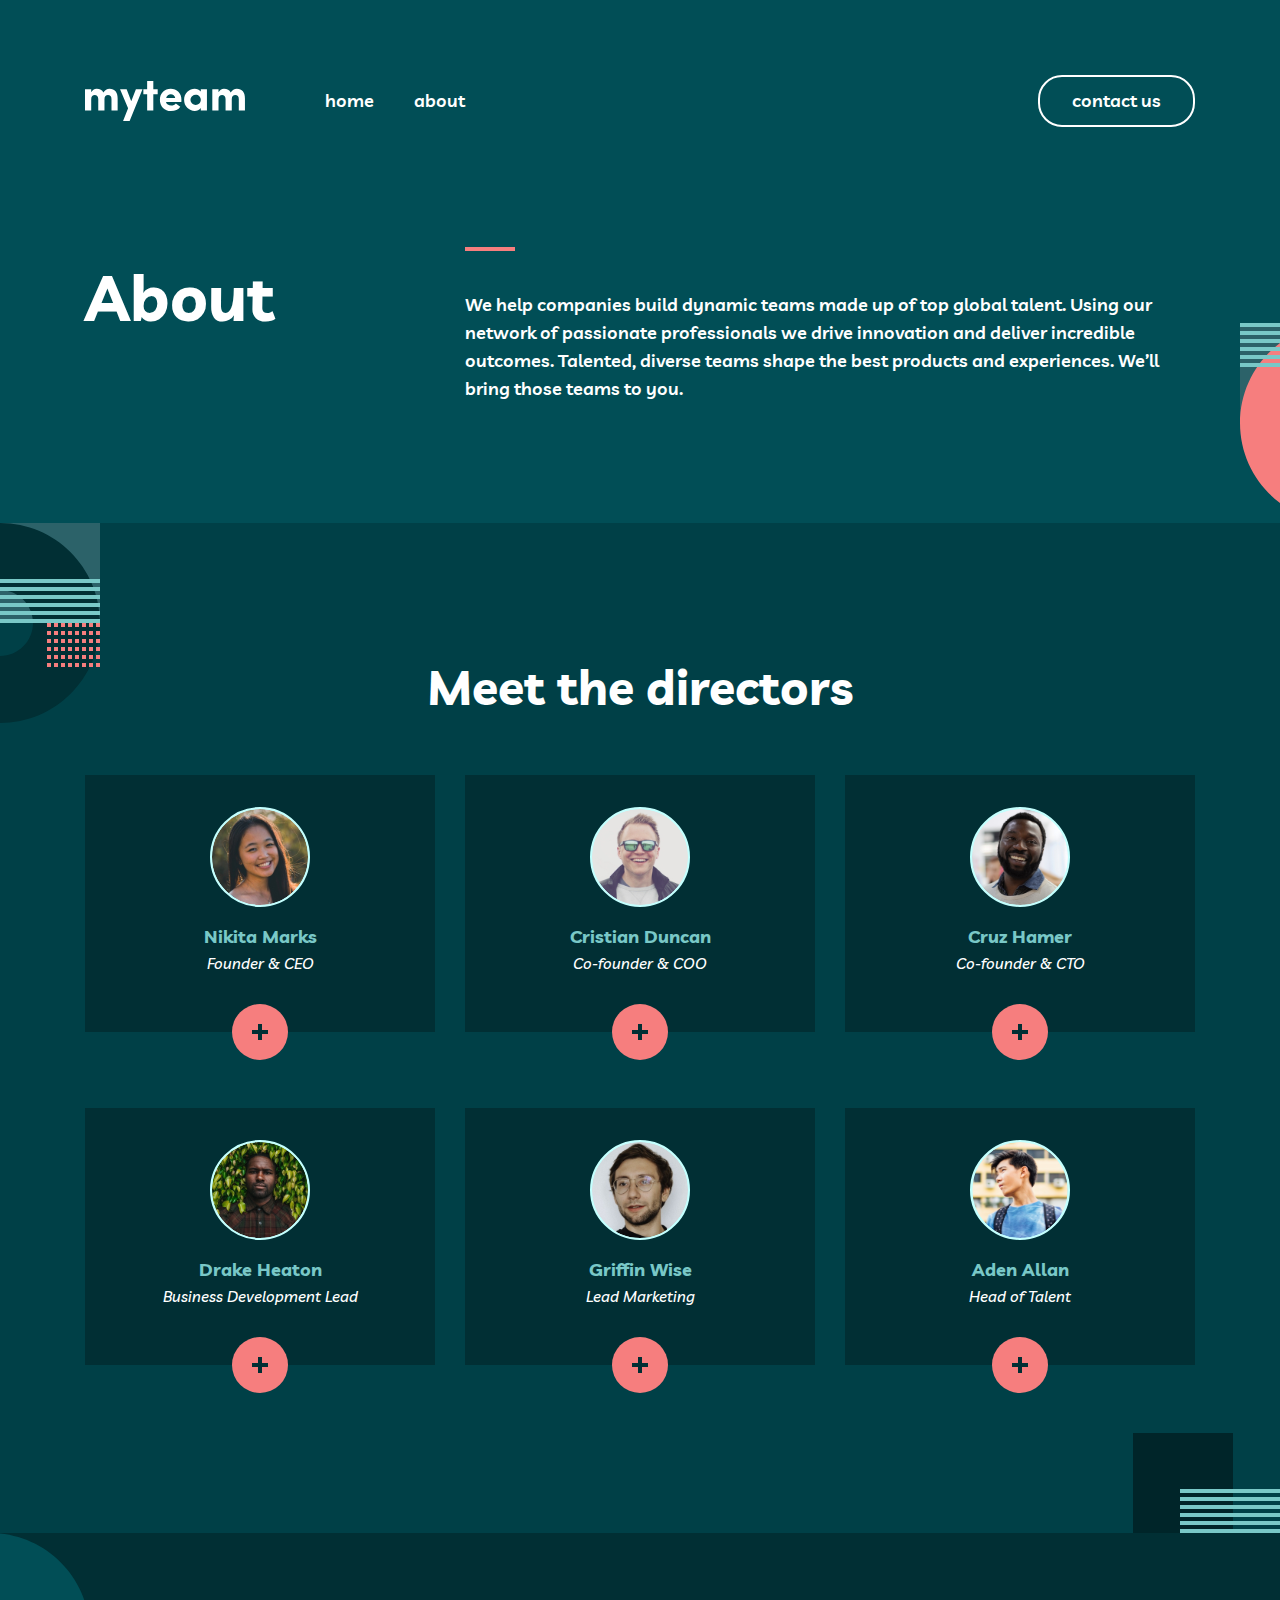
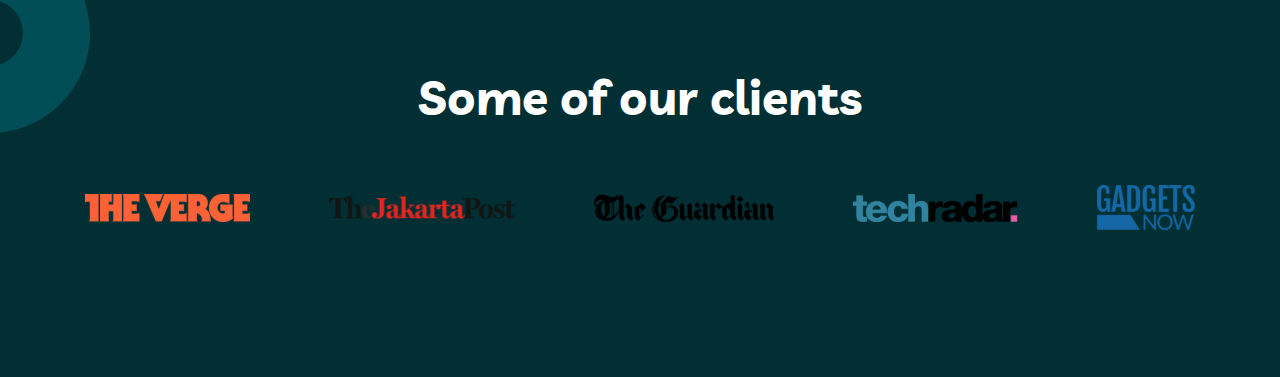
==== commit 590e4861: "Add about page's clients section" ====
--- a/about.html
+++ b/about.html
@@ -205,6 +205,32 @@
       </div>
     </section>
 
+    <!-- CLIENTS -->
+
+    <div class="clients">
+      <div class="container">
+        <h2 class="clients__heading">Some of our clients</h2>
+
+        <ul class="clients__list">
+          <li class="clients__item">
+            <img class="clients__logo" src="img/logo-verge.svg" alt="Logo The Verge" width="165" height="28">
+          </li>
+          <li class="clients__item">
+            <img class="clients__logo" src="img/logo-jacartapost.svg" alt="Logo The Jacarta Post" width="186" height="23">
+          </li>
+          <li class="clients__item">
+            <img class="clients__logo" src="img/logo-guardian.svg" alt="Logo The Guardian" width="180" height="28">
+          </li>
+          <li class="clients__item">
+            <img class="clients__logo" src="img/logo-techradar.svg" alt=" Logo Techradar" width="165" height="28">
+          </li>
+          <li class="clients__item">
+            <img class="clients__logo" src="img/logo-gadgets.svg" alt="Logo Gatgets Now" width="98" height="45">
+          </li>
+        </ul>
+      </div>
+    </div>
+
   </main>
 
 
--- a/css/styles.css
+++ b/css/styles.css
@@ -1591,6 +1591,98 @@
   }
 }
 
+.clients {
+  padding-top: 140px;
+  padding-bottom: 140px;
+  background-color: #012F34;
+  background-image: url("../../img/clients-bg.svg");
+  background-repeat: no-repeat;
+  background-size: 200px 200px;
+  background-position: calc(50% - 650px) top;
+}
+
+.clients__heading {
+  margin: 0;
+  margin-bottom: 64px;
+  font-size: 48px;
+  line-height: 48px;
+  text-align: center;
+}
+
+.clients__list {
+  padding: 0;
+  margin: 0;
+  list-style-type: none;
+  display: -webkit-box;
+  display: -ms-flexbox;
+  display: flex;
+  -webkit-box-pack: justify;
+      -ms-flex-pack: justify;
+          justify-content: space-between;
+  -webkit-box-align: center;
+      -ms-flex-align: center;
+          align-items: center;
+}
+
+@media only screen and (max-width: 1000px) {
+  .clients {
+    padding-bottom: 100px;
+    background-position: left top;
+  }
+  .clients__list {
+    -ms-flex-wrap: wrap;
+        flex-wrap: wrap;
+    -webkit-box-pack: center;
+        -ms-flex-pack: center;
+            justify-content: center;
+  }
+  .clients__item {
+    margin-bottom: 40px;
+  }
+  .clients__item:not(:last-child) {
+    margin-right: 30px;
+  }
+}
+
+@media only screen and (max-width: 800px) {
+  .clients {
+    padding-top: 100px;
+    background-position: left -100px;
+  }
+  .clients__heading {
+    font-size: 32px;
+    line-height: 32px;
+  }
+  .clients__list {
+    -ms-flex-wrap: nowrap;
+        flex-wrap: nowrap;
+  }
+}
+
+@media only screen and (max-width: 700px) {
+  .clients__list {
+    -ms-flex-wrap: wrap;
+        flex-wrap: wrap;
+  }
+}
+
+@media only screen and (max-width: 500px) {
+  .clients {
+    padding-top: 88px;
+    padding-bottom: 48px;
+    background-position: -120px -100px;
+  }
+  .clients__list {
+    -webkit-box-orient: vertical;
+    -webkit-box-direction: normal;
+        -ms-flex-direction: column;
+            flex-direction: column;
+  }
+  .clients__item:not(:last-child) {
+    margin-right: 0;
+  }
+}
+
 .site-footer {
   padding-top: 50px;
   padding-bottom: 50px;
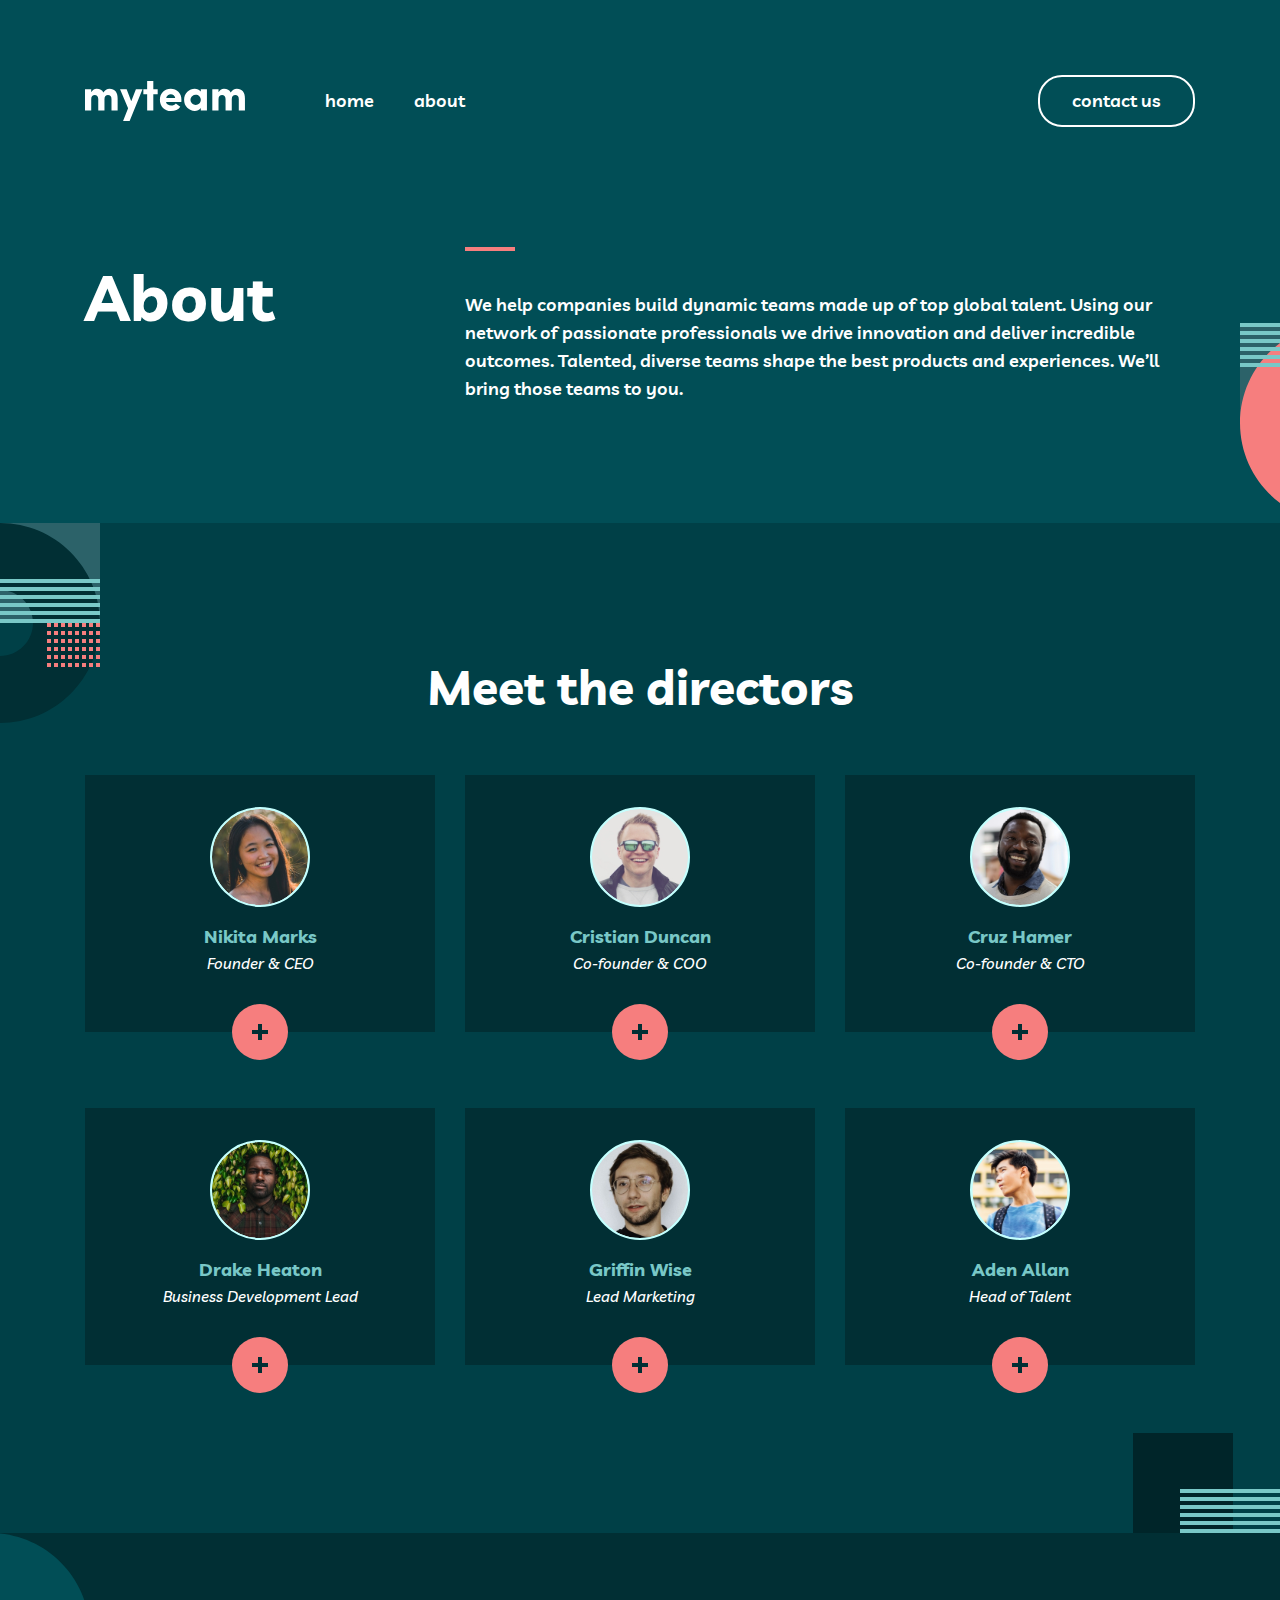
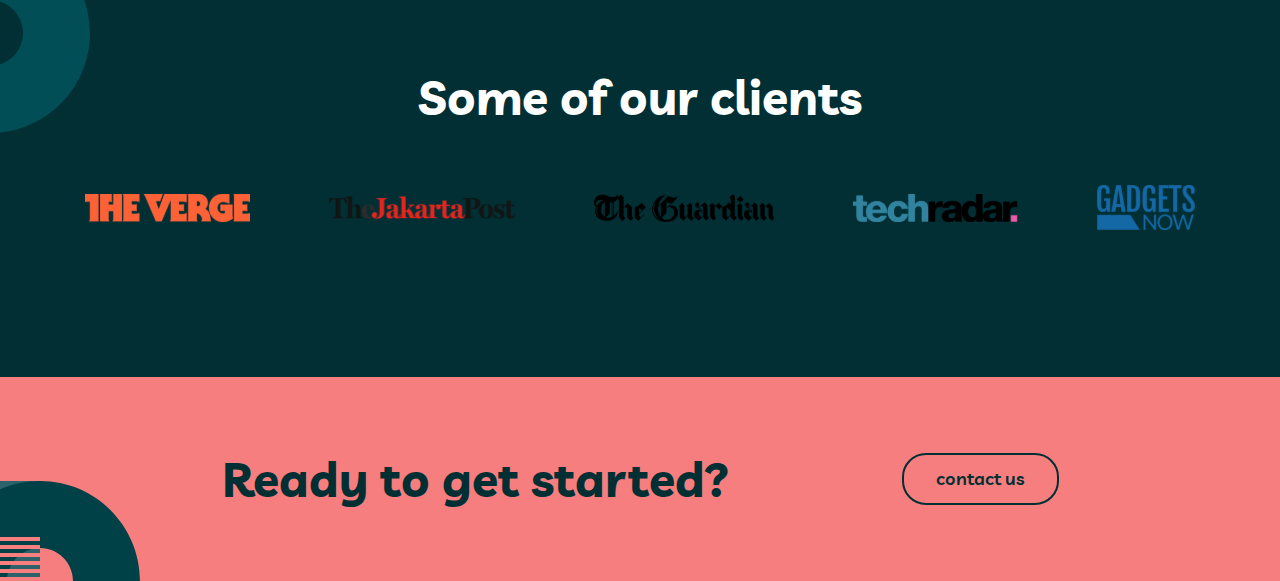
==== commit 0fded4b3: "Add cta section to about page" ====
--- a/about.html
+++ b/about.html
@@ -231,6 +231,16 @@
       </div>
     </div>
 
+    <!-- CALL TO ACTION -->
+
+    <section class="cta">
+      <div class="container cta__container">
+        <h2 class="visually-hidden">CALL TO ACTION</h2>
+        <p class="cta__question">Ready to get started?</p>
+        <a class="button cta__button" href="contact.html">contact us</a>
+      </div>
+    </section>
+
   </main>
 
 
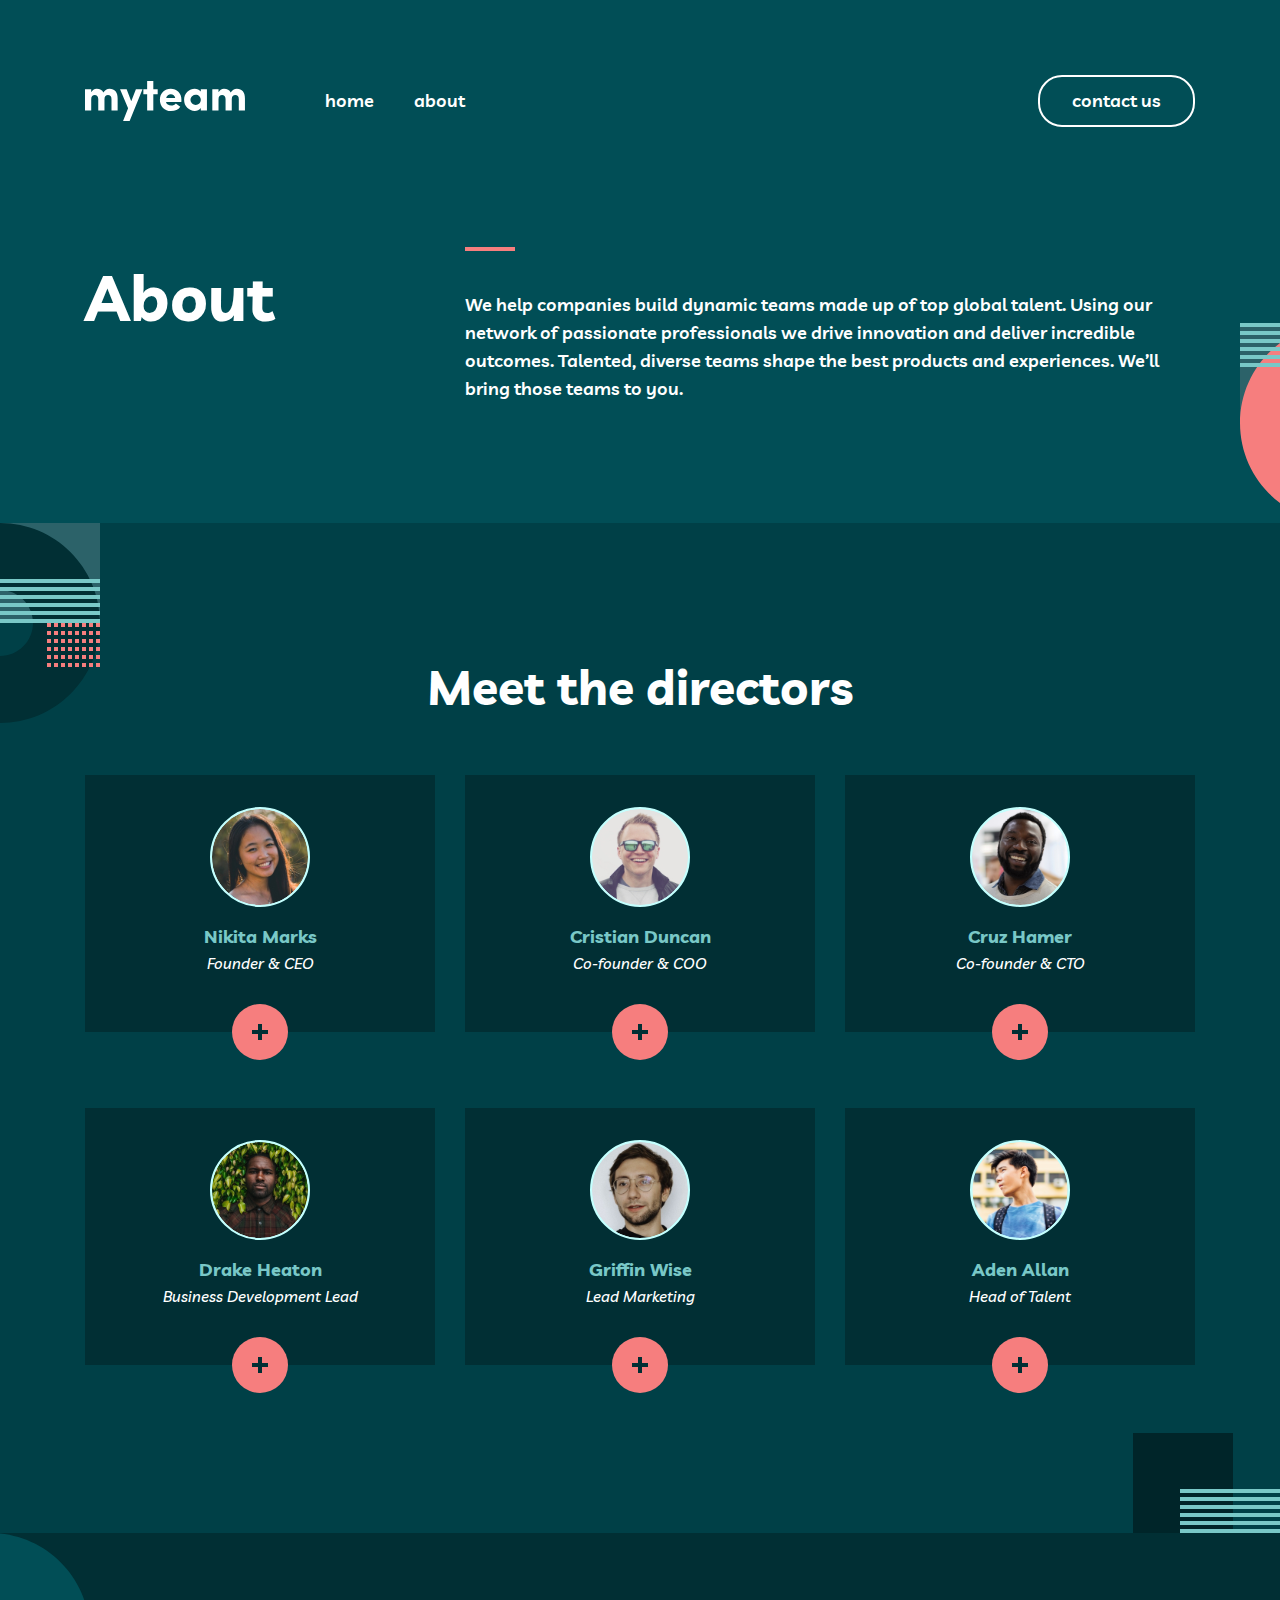
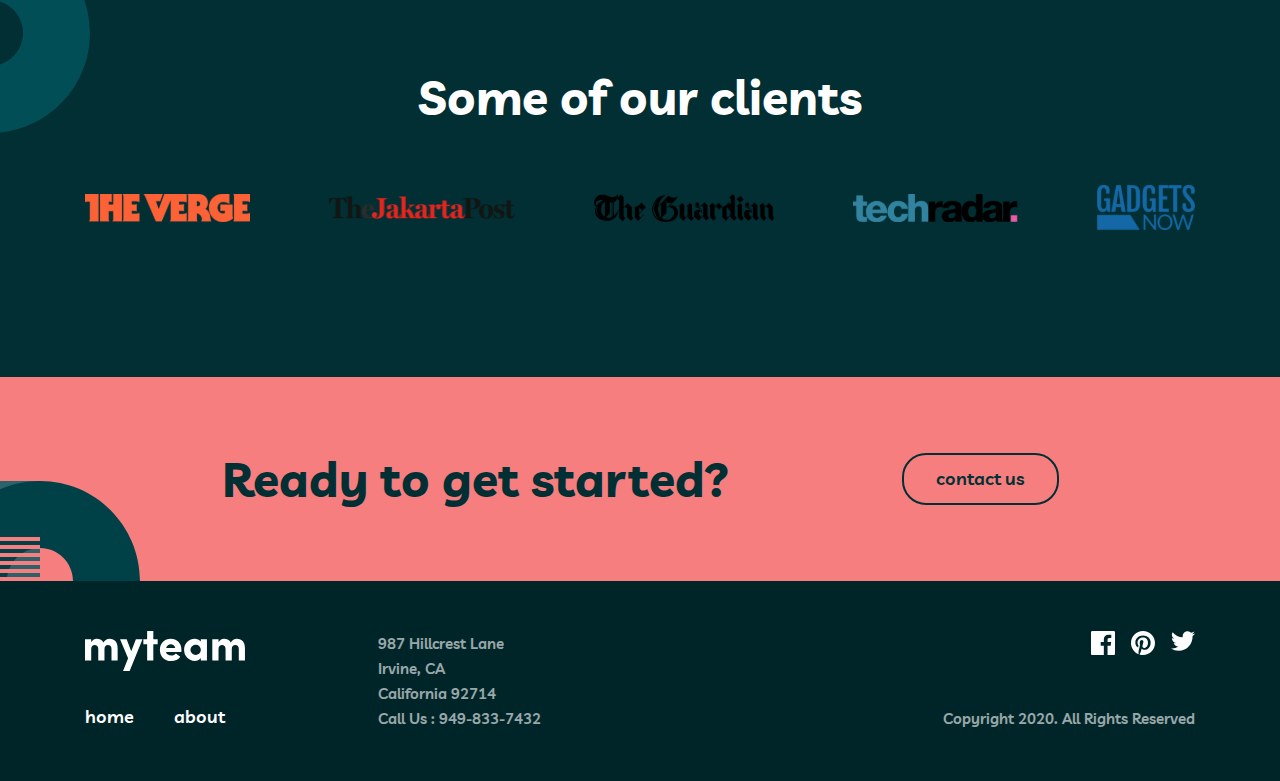
==== commit 8f980ea8: "Add footer section to about page" ====
--- a/about.html
+++ b/about.html
@@ -244,6 +244,56 @@
   </main>
 
 
+  <!-- FOOTER -->
+
+  <footer class="site-footer">
+    <div class="container site-footer__container">
+      <div class="site-footer__left">
+        <div class="site-footer__left-basic">
+          <a class="site-footer__logo" href="index.html">
+            <img class="site-footer__logo-img" src="img/logo-myteam.svg" alt="Myteam Website logo" width="160" height="40">
+          </a>
+          <ul class="site-footer__nav">
+            <li class="site-footer__nav-item">
+              <a class="site-footer__nav-link" href="index.html">home</a>
+            </li>
+            <li class="site-footer__nav-item">
+              <a class="site-footer__nav-link" href="about.html">about</a>
+            </li>
+          </ul>
+        </div>
+
+        <div class="site-footer__left-contact">
+          <address class="site-footer__address">987  Hillcrest Lane <br> Irvine, CA <br> California 92714</address>
+          <a class="site-footer__call" href="tel:+9498337432">Call Us : 949-833-7432</a>
+        </div>
+      </div>
+
+      <div class="site-footer__right">
+        <ul class="site-footer__right-list">
+          <li class="site-footer__right-item">
+            <a class="site-footer__right-link" href="#" target="_blank">
+              <svg width="24" height="24" xmlns="http://www.w3.org/2000/svg"><path class="site-footer__right-svg" d="M22.675 0H1.325C.593 0 0 .593 0 1.325v21.351C0 23.407.593 24 1.325 24H12.82v-9.294H9.692v-3.622h3.128V8.413c0-3.1 1.893-4.788 4.659-4.788 1.325 0 2.463.099 2.795.143v3.24l-1.918.001c-1.504 0-1.795.715-1.795 1.763v2.313h3.587l-.467 3.622h-3.12V24h6.116c.73 0 1.323-.593 1.323-1.325V1.325C24 .593 23.407 0 22.675 0z" fill="#fff"/></svg>
+            </a>
+          </li>
+          <li class="site-footer__right-item">
+            <a class="site-footer__right-link" href="#" target="_blank">
+              <svg width="24" height="24" xmlns="http://www.w3.org/2000/svg"><path class="site-footer__right-svg" d="M12 0C5.373 0 0 5.372 0 12c0 5.084 3.163 9.426 7.627 11.174-.105-.949-.2-2.405.042-3.441.218-.937 1.407-5.965 1.407-5.965s-.359-.719-.359-1.782c0-1.668.967-2.914 2.171-2.914 1.023 0 1.518.769 1.518 1.69 0 1.029-.655 2.568-.994 3.995-.283 1.194.599 2.169 1.777 2.169 2.133 0 3.772-2.249 3.772-5.495 0-2.873-2.064-4.882-5.012-4.882-3.414 0-5.418 2.561-5.418 5.207 0 1.031.397 2.138.893 2.738a.36.36 0 01.083.345l-.333 1.36c-.053.22-.174.267-.402.161-1.499-.698-2.436-2.889-2.436-4.649 0-3.785 2.75-7.262 7.929-7.262 4.163 0 7.398 2.967 7.398 6.931 0 4.136-2.607 7.464-6.227 7.464-1.216 0-2.359-.631-2.75-1.378l-.748 2.853c-.271 1.043-1.002 2.35-1.492 3.146C9.57 23.812 10.763 24 12 24c6.627 0 12-5.373 12-12 0-6.628-5.373-12-12-12z" fill="#fff"/></svg>
+            </a>
+          </li>
+          <li class="site-footer__right-item">
+            <a class="site-footer__right-link" href="#" target="_blank">
+              <svg width="24" height="20" xmlns="http://www.w3.org/2000/svg"><path class="site-footer__right-svg" d="M24 2.557a9.83 9.83 0 01-2.828.775A4.932 4.932 0 0023.337.608a9.864 9.864 0 01-3.127 1.195A4.916 4.916 0 0016.616.248c-3.179 0-5.515 2.966-4.797 6.045A13.978 13.978 0 011.671 1.149a4.93 4.93 0 001.523 6.574 4.903 4.903 0 01-2.229-.616c-.054 2.281 1.581 4.415 3.949 4.89a4.935 4.935 0 01-2.224.084 4.928 4.928 0 004.6 3.419A9.9 9.9 0 010 17.54a13.94 13.94 0 007.548 2.212c9.142 0 14.307-7.721 13.995-14.646A10.025 10.025 0 0024 2.557z" fill="#fff"/></svg>
+            </a>
+          </li>
+        </ul>
+
+        <p class="site-footer__right-copyright">Copyright 2020. All Rights Reserved</p>
+      </div>
+    </div>
+  </footer>
+
+
   <script>
 
     var elSiteheader = document.querySelector('.site-header');
